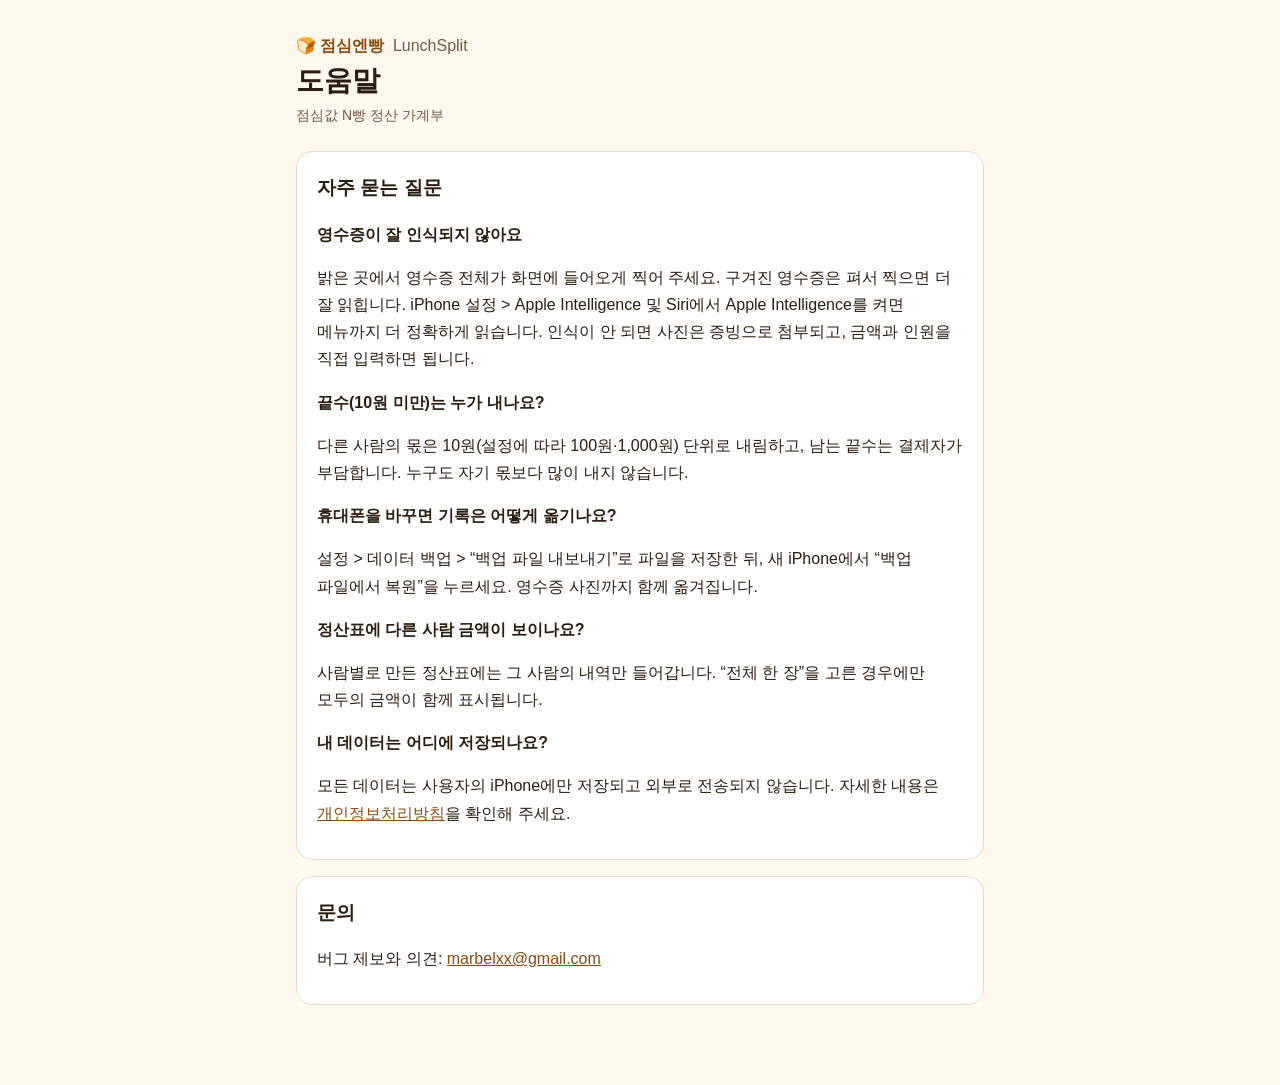
==== support.html @ eba0d2c5 "docs: 점심엔빵 개인정보처리방침·도움말 페이지" ====
<!doctype html>
<html lang="ko">
<head>
  <meta charset="utf-8">
  <meta name="viewport" content="width=device-width, initial-scale=1">
  <title>점심엔빵 도움말</title>
  <meta name="description" content="점심엔빵(LunchSplit) 사용 도움말과 문의처.">
  <link rel="stylesheet" href="style.css">
</head>
<body>
  <main>
    <header>
      <p class="app">🍞 점심엔빵 <span>LunchSplit</span></p>
      <h1>도움말</h1>
      <p class="meta">점심값 N빵 정산 가계부</p>
    </header>

    <section>
      <h2>자주 묻는 질문</h2>
      <h3>영수증이 잘 인식되지 않아요</h3>
      <p>밝은 곳에서 영수증 전체가 화면에 들어오게 찍어 주세요. 구겨진 영수증은 펴서 찍으면 더 잘 읽힙니다. iPhone 설정 &gt; Apple Intelligence 및 Siri에서 Apple Intelligence를 켜면 메뉴까지 더 정확하게 읽습니다. 인식이 안 되면 사진은 증빙으로 첨부되고, 금액과 인원을 직접 입력하면 됩니다.</p>

      <h3>끝수(10원 미만)는 누가 내나요?</h3>
      <p>다른 사람의 몫은 10원(설정에 따라 100원·1,000원) 단위로 내림하고, 남는 끝수는 결제자가 부담합니다. 누구도 자기 몫보다 많이 내지 않습니다.</p>

      <h3>휴대폰을 바꾸면 기록은 어떻게 옮기나요?</h3>
      <p>설정 &gt; 데이터 백업 &gt; “백업 파일 내보내기”로 파일을 저장한 뒤, 새 iPhone에서 “백업 파일에서 복원”을 누르세요. 영수증 사진까지 함께 옮겨집니다.</p>

      <h3>정산표에 다른 사람 금액이 보이나요?</h3>
      <p>사람별로 만든 정산표에는 그 사람의 내역만 들어갑니다. “전체 한 장”을 고른 경우에만 모두의 금액이 함께 표시됩니다.</p>

      <h3>내 데이터는 어디에 저장되나요?</h3>
      <p>모든 데이터는 사용자의 iPhone에만 저장되고 외부로 전송되지 않습니다. 자세한 내용은 <a href="index.html">개인정보처리방침</a>을 확인해 주세요.</p>
    </section>

    <section>
      <h2>문의</h2>
      <p>버그 제보와 의견: <a href="mailto:marbelxx@gmail.com">marbelxx@gmail.com</a></p>
    </section>
  </main>
</body>
</html>
---- style.css ----
:root {
  --bg: #FFF8EC;
  --surface: #FFFFFF;
  --text: #2B1D10;
  --subtext: #6E5A45;
  --brand: #8A4B12;
  --line: #EADBC4;
  --soft: #F6E6CC;
}

@media (prefers-color-scheme: dark) {
  :root {
    --bg: #1A1510;
    --surface: #2A221A;
    --text: #F5ECDF;
    --subtext: #B8A893;
    --brand: #E8B472;
    --line: #3A3026;
    --soft: #3A2C1D;
  }
}

* { box-sizing: border-box; }

body {
  margin: 0;
  background: var(--bg);
  color: var(--text);
  font: 16px/1.7 -apple-system, BlinkMacSystemFont, "Apple SD Gothic Neo", "Pretendard", "Noto Sans KR", sans-serif;
  word-break: keep-all;
}

main {
  max-width: 720px;
  margin: 0 auto;
  padding: 32px 16px 64px;
}

header { margin-bottom: 24px; }
.app { margin: 0; color: var(--brand); font-weight: 700; }
.app span { color: var(--subtext); font-weight: 500; margin-left: 4px; }
h1 { margin: 4px 0; font-size: 28px; line-height: 1.3; }
.meta { margin: 0; color: var(--subtext); font-size: 14px; }

section {
  background: var(--surface);
  border: 1px solid var(--line);
  border-radius: 16px;
  padding: 16px 20px;
  margin-bottom: 16px;
}

section.summary { background: var(--soft); }
h2 { font-size: 19px; margin: 4px 0 8px; }
h3 { font-size: 16px; margin: 16px 0 4px; }
ul { padding-left: 20px; margin: 8px 0; }
li { margin: 4px 0; }
a { color: var(--brand); }

table { width: 100%; border-collapse: collapse; font-size: 15px; }
th, td { text-align: left; padding: 8px 6px; border-bottom: 1px solid var(--line); vertical-align: top; }
th { color: var(--subtext); font-weight: 600; }
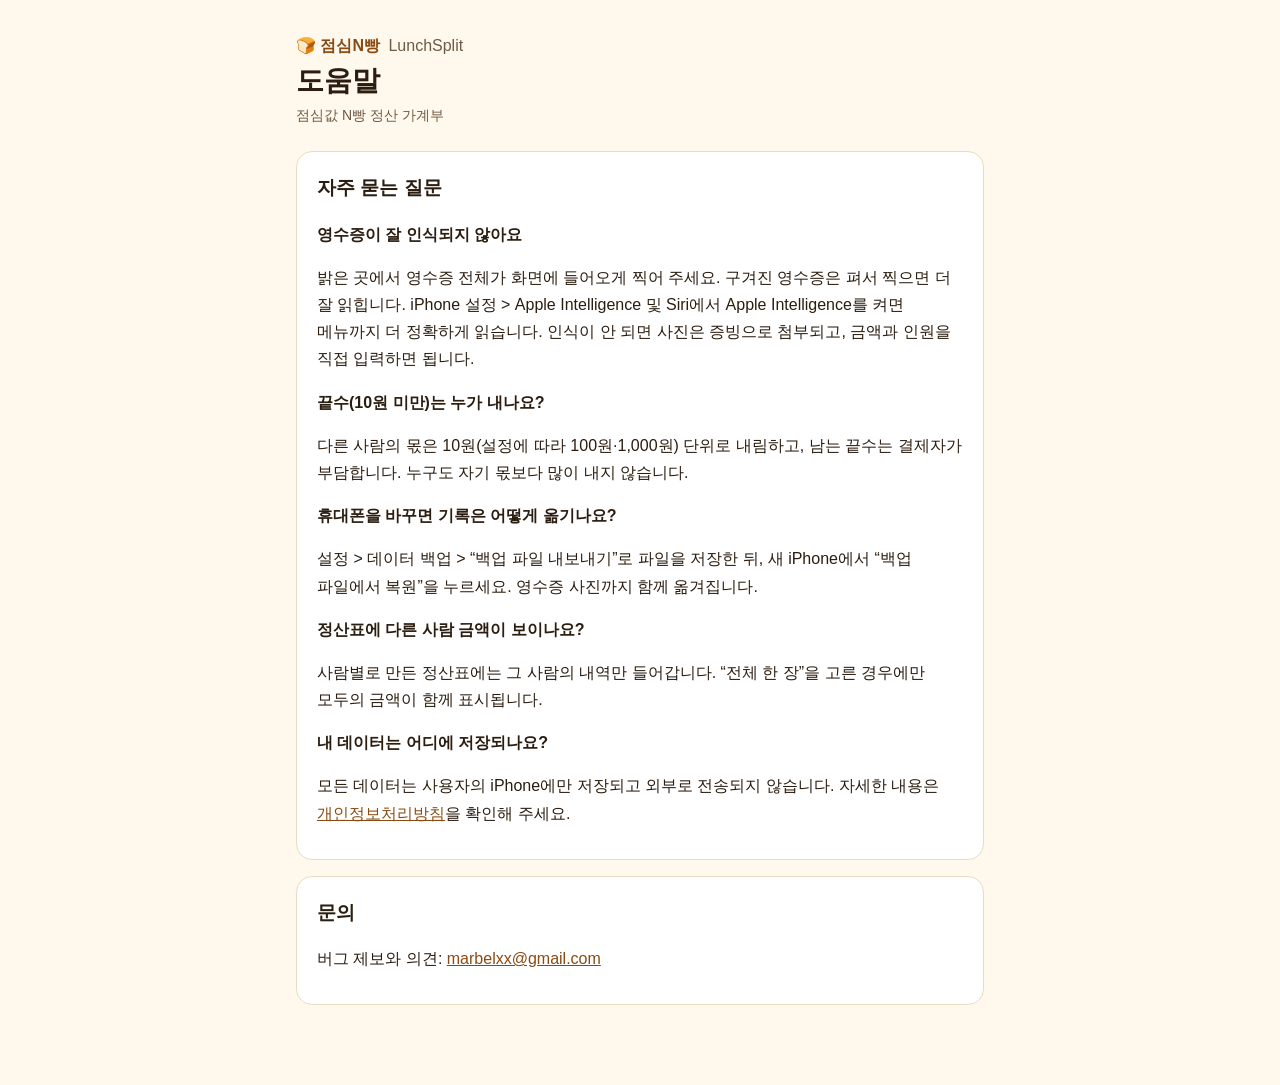
==== commit f734e975: "docs: 앱 이름을 점심N빵으로 변경" ====
--- a/support.html
+++ b/support.html
@@ -3,14 +3,14 @@
 <head>
   <meta charset="utf-8">
   <meta name="viewport" content="width=device-width, initial-scale=1">
-  <title>점심엔빵 도움말</title>
-  <meta name="description" content="점심엔빵(LunchSplit) 사용 도움말과 문의처.">
+  <title>점심N빵 도움말</title>
+  <meta name="description" content="점심N빵(LunchSplit) 사용 도움말과 문의처.">
   <link rel="stylesheet" href="style.css">
 </head>
 <body>
   <main>
     <header>
-      <p class="app">🍞 점심엔빵 <span>LunchSplit</span></p>
+      <p class="app">🍞 점심N빵 <span>LunchSplit</span></p>
       <h1>도움말</h1>
       <p class="meta">점심값 N빵 정산 가계부</p>
     </header>
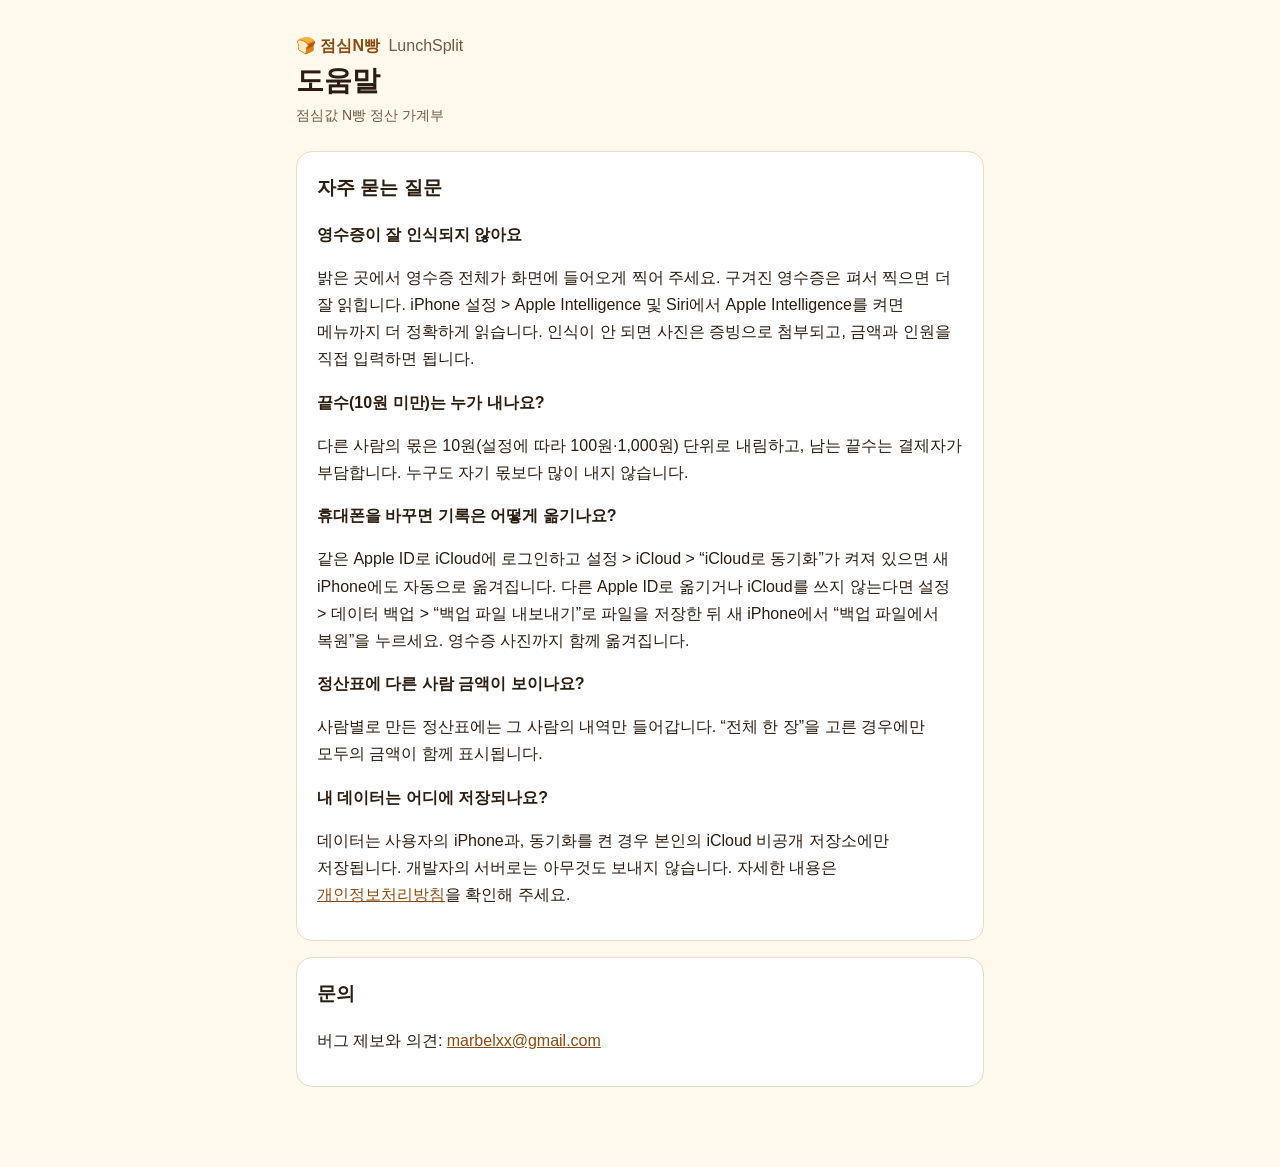
==== commit 0f90d9ce: "docs: iCloud 동기화 내용 추가" ====
--- a/support.html
+++ b/support.html
@@ -24,13 +24,13 @@
       <p>다른 사람의 몫은 10원(설정에 따라 100원·1,000원) 단위로 내림하고, 남는 끝수는 결제자가 부담합니다. 누구도 자기 몫보다 많이 내지 않습니다.</p>
 
       <h3>휴대폰을 바꾸면 기록은 어떻게 옮기나요?</h3>
-      <p>설정 &gt; 데이터 백업 &gt; “백업 파일 내보내기”로 파일을 저장한 뒤, 새 iPhone에서 “백업 파일에서 복원”을 누르세요. 영수증 사진까지 함께 옮겨집니다.</p>
+      <p>같은 Apple ID로 iCloud에 로그인하고 설정 &gt; iCloud &gt; “iCloud로 동기화”가 켜져 있으면 새 iPhone에도 자동으로 옮겨집니다. 다른 Apple ID로 옮기거나 iCloud를 쓰지 않는다면 설정 &gt; 데이터 백업 &gt; “백업 파일 내보내기”로 파일을 저장한 뒤 새 iPhone에서 “백업 파일에서 복원”을 누르세요. 영수증 사진까지 함께 옮겨집니다.</p>
 
       <h3>정산표에 다른 사람 금액이 보이나요?</h3>
       <p>사람별로 만든 정산표에는 그 사람의 내역만 들어갑니다. “전체 한 장”을 고른 경우에만 모두의 금액이 함께 표시됩니다.</p>
 
       <h3>내 데이터는 어디에 저장되나요?</h3>
-      <p>모든 데이터는 사용자의 iPhone에만 저장되고 외부로 전송되지 않습니다. 자세한 내용은 <a href="index.html">개인정보처리방침</a>을 확인해 주세요.</p>
+      <p>데이터는 사용자의 iPhone과, 동기화를 켠 경우 본인의 iCloud 비공개 저장소에만 저장됩니다. 개발자의 서버로는 아무것도 보내지 않습니다. 자세한 내용은 <a href="index.html">개인정보처리방침</a>을 확인해 주세요.</p>
     </section>
 
     <section>
